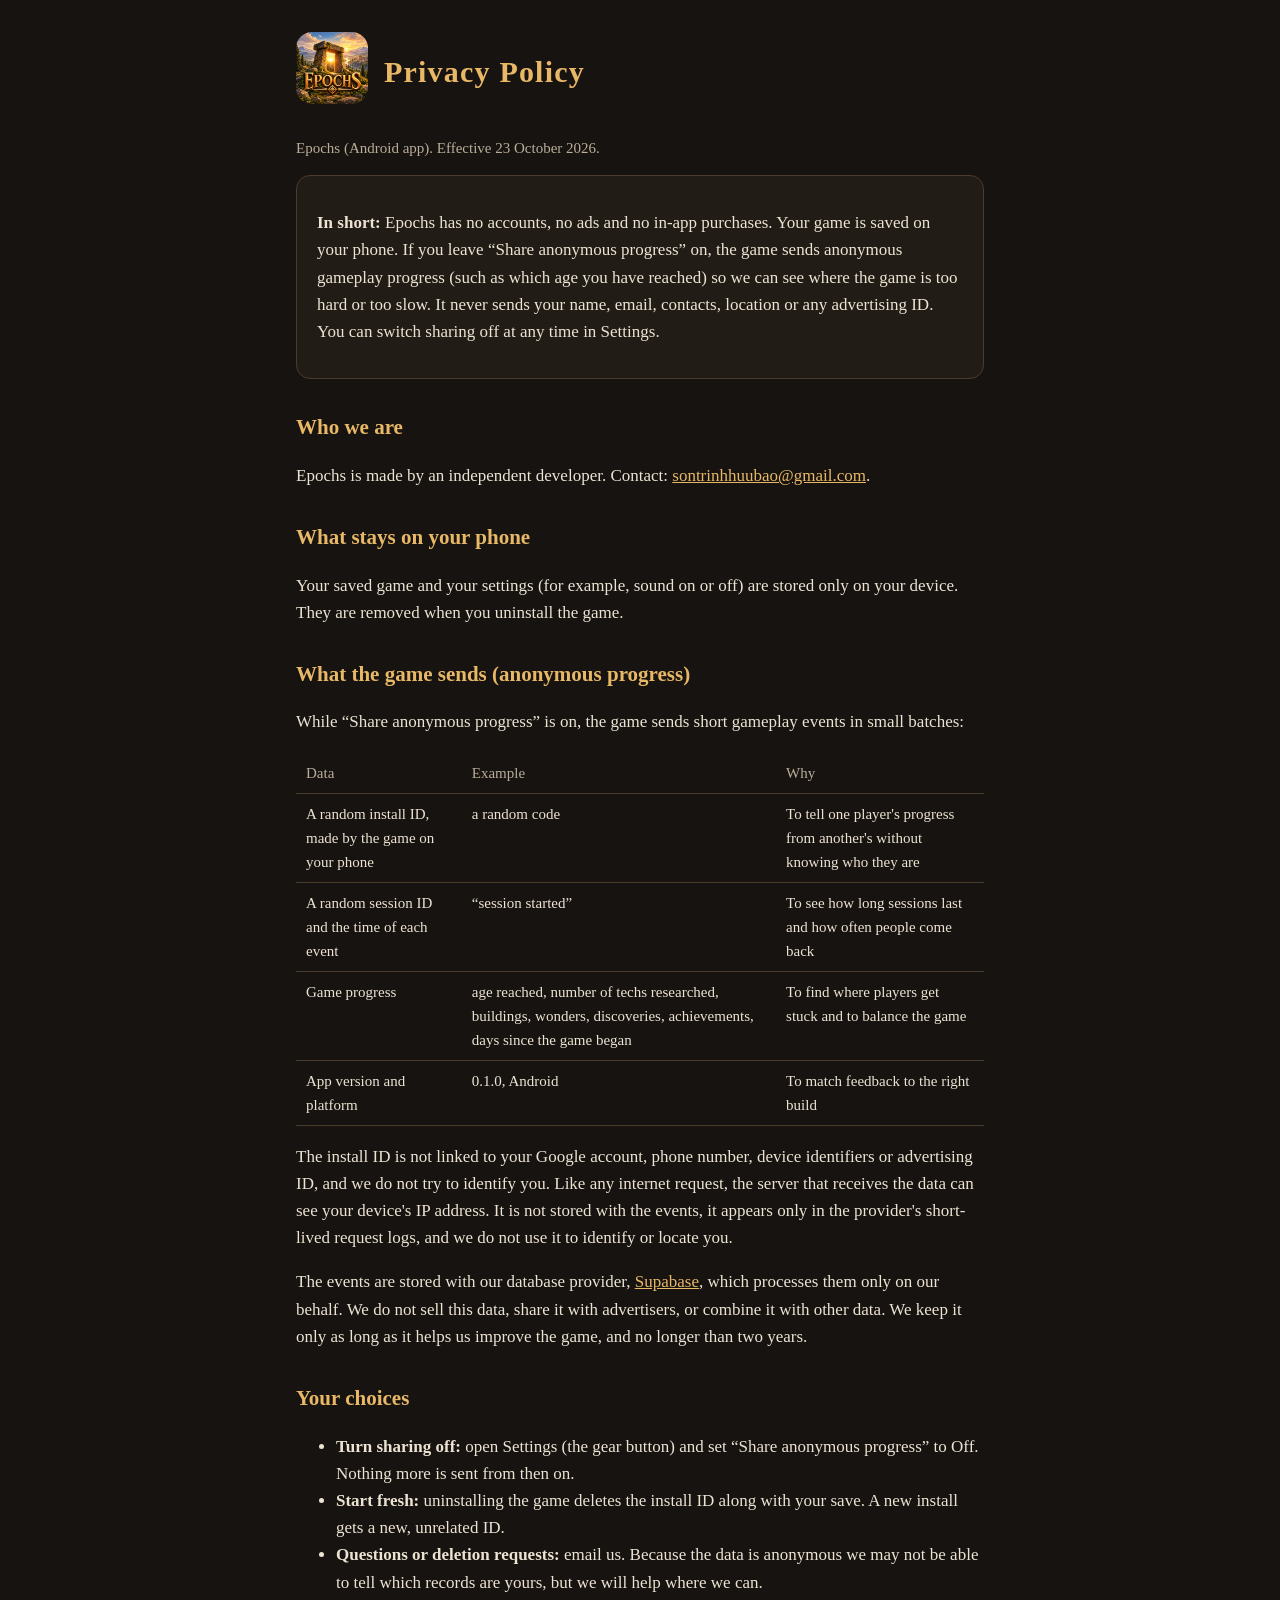
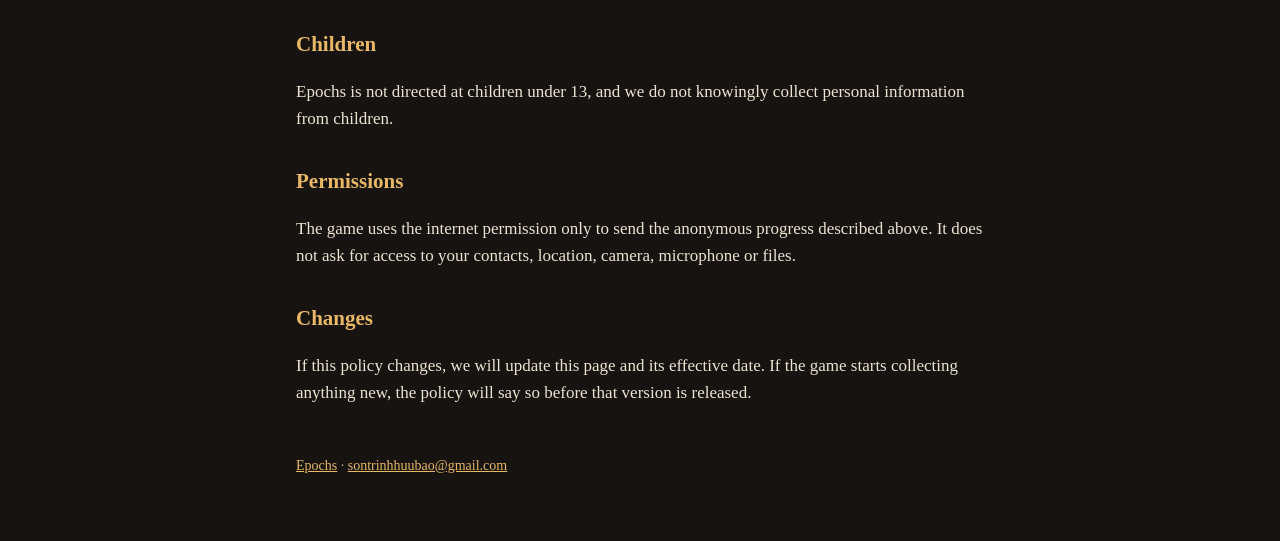
==== privacy/index.html @ e4f15b4e "Epochs site and privacy policy Co-Authored-By: Claude Opus 5.5 <noreply@anthropic.com>" ====
<!doctype html>
<html lang="en">
<head>
  <meta charset="utf-8">
  <meta name="viewport" content="width=device-width, initial-scale=1">
  <title>Epochs Privacy Policy</title>
  <meta name="description" content="What the Epochs game stores on your phone and what it sends.">
  <link rel="icon" href="../icon.png">
  <link rel="stylesheet" href="../style.css">
</head>
<body>
<main>
  <header>
    <a href="../"><img src="../icon.png" alt="Epochs app icon"></a>
    <h1>Privacy Policy</h1>
  </header>

  <p class="muted">Epochs (Android app). Effective 23 October 2026.</p>

  <div class="card">
    <p><strong>In short:</strong> Epochs has no accounts, no ads and no in-app purchases. Your game is saved on your
    phone. If you leave &ldquo;Share anonymous progress&rdquo; on, the game sends anonymous gameplay progress (such as
    which age you have reached) so we can see where the game is too hard or too slow. It never sends your name, email,
    contacts, location or any advertising ID. You can switch sharing off at any time in Settings.</p>
  </div>

  <h2>Who we are</h2>
  <p>Epochs is made by an independent developer. Contact:
  <a href="mailto:sontrinhhuubao@gmail.com">sontrinhhuubao@gmail.com</a>.</p>

  <h2>What stays on your phone</h2>
  <p>Your saved game and your settings (for example, sound on or off) are stored only on your device. They are removed
  when you uninstall the game.</p>

  <h2>What the game sends (anonymous progress)</h2>
  <p>While &ldquo;Share anonymous progress&rdquo; is on, the game sends short gameplay events in small batches:</p>
  <table>
    <tr><th>Data</th><th>Example</th><th>Why</th></tr>
    <tr><td>A random install ID, made by the game on your phone</td><td>a random code</td>
        <td>To tell one player's progress from another's without knowing who they are</td></tr>
    <tr><td>A random session ID and the time of each event</td><td>&ldquo;session started&rdquo;</td>
        <td>To see how long sessions last and how often people come back</td></tr>
    <tr><td>Game progress</td><td>age reached, number of techs researched, buildings, wonders, discoveries,
        achievements, days since the game began</td><td>To find where players get stuck and to balance the game</td></tr>
    <tr><td>App version and platform</td><td>0.1.0, Android</td><td>To match feedback to the right build</td></tr>
  </table>
  <p>The install ID is not linked to your Google account, phone number, device identifiers or advertising ID, and we
  do not try to identify you. Like any internet request, the server that receives the data can see your device's IP
  address. It is not stored with the events, it appears only in the provider's short-lived request logs, and we do
  not use it to identify or locate you.</p>
  <p>The events are stored with our database provider, <a href="https://supabase.com/privacy">Supabase</a>, which
  processes them only on our behalf. We do not sell this data, share it with advertisers, or combine it with other
  data. We keep it only as long as it helps us improve the game, and no longer than two years.</p>

  <h2>Your choices</h2>
  <ul>
    <li><strong>Turn sharing off:</strong> open Settings (the gear button) and set &ldquo;Share anonymous
    progress&rdquo; to Off. Nothing more is sent from then on.</li>
    <li><strong>Start fresh:</strong> uninstalling the game deletes the install ID along with your save. A new install
    gets a new, unrelated ID.</li>
    <li><strong>Questions or deletion requests:</strong> email us. Because the data is anonymous we may not be able to
    tell which records are yours, but we will help where we can.</li>
  </ul>

  <h2>Children</h2>
  <p>Epochs is not directed at children under 13, and we do not knowingly collect personal information from
  children.</p>

  <h2>Permissions</h2>
  <p>The game uses the internet permission only to send the anonymous progress described above. It does not ask for
  access to your contacts, location, camera, microphone or files.</p>

  <h2>Changes</h2>
  <p>If this policy changes, we will update this page and its effective date. If the game starts collecting anything
  new, the policy will say so before that version is released.</p>

  <footer>
    <a href="../">Epochs</a> &middot; <a href="mailto:sontrinhhuubao@gmail.com">sontrinhhuubao@gmail.com</a>
  </footer>
</main>
</body>
</html>
---- style.css ----
:root {
  --bg: #171310;
  --panel: #221c16;
  --text: #ece3d3;
  --muted: #b9ad99;
  --gold: #e8b867;
  --line: #4a3c2a;
}
* { box-sizing: border-box; }
body {
  margin: 0;
  background: var(--bg);
  color: var(--text);
  font: 17px/1.6 Georgia, "Times New Roman", serif;
}
main { max-width: 720px; margin: 0 auto; padding: 32px 16px 64px; }
header { display: flex; align-items: center; gap: 16px; margin-bottom: 24px; }
header img { width: 72px; height: 72px; border-radius: 16px; }
header a { color: inherit; text-decoration: none; }
h1 { color: var(--gold); font-size: 30px; margin: 0; letter-spacing: 0.04em; }
h2 { color: var(--gold); font-size: 21px; margin: 32px 0 8px; }
p, li { color: var(--text); }
.muted { color: var(--muted); font-size: 15px; }
a { color: var(--gold); }
table { border-collapse: collapse; width: 100%; margin: 8px 0; font-size: 15px; }
th, td { text-align: left; vertical-align: top; padding: 8px 10px; border-bottom: 1px solid var(--line); }
th { color: var(--muted); font-weight: normal; }
.card { background: var(--panel); border: 1px solid var(--line); border-radius: 14px; padding: 16px 20px; }
footer { margin-top: 48px; color: var(--muted); font-size: 14px; }
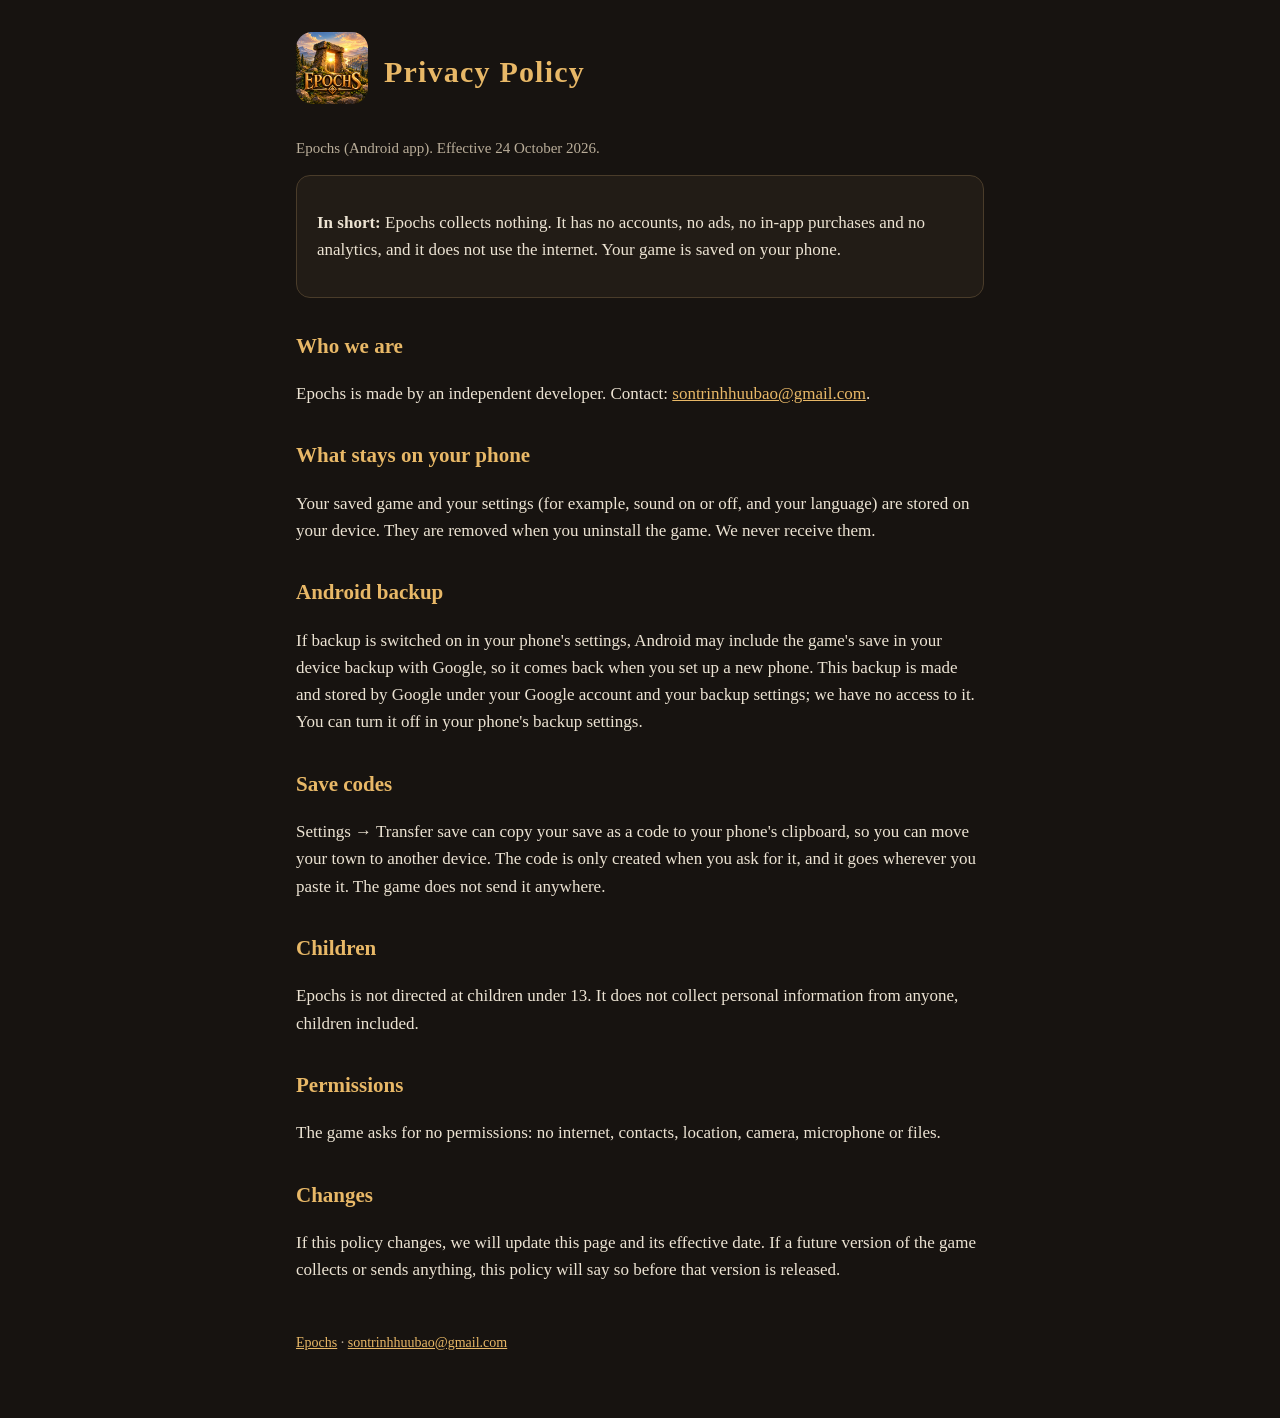
==== commit 497c3609: "Privacy policy: the release collects nothing (no analytics, no internet); Android backup and save co" ====
--- a/privacy/index.html
+++ b/privacy/index.html
@@ -4,7 +4,7 @@
   <meta charset="utf-8">
   <meta name="viewport" content="width=device-width, initial-scale=1">
   <title>Epochs Privacy Policy</title>
-  <meta name="description" content="What the Epochs game stores on your phone and what it sends.">
+  <meta name="description" content="Epochs collects nothing: what the game stores on your phone, and nothing more.">
   <link rel="icon" href="../icon.png">
   <link rel="stylesheet" href="../style.css">
 </head>
@@ -15,13 +15,11 @@
     <h1>Privacy Policy</h1>
   </header>
 
-  <p class="muted">Epochs (Android app). Effective 23 October 2026.</p>
+  <p class="muted">Epochs (Android app). Effective 24 October 2026.</p>
 
   <div class="card">
-    <p><strong>In short:</strong> Epochs has no accounts, no ads and no in-app purchases. Your game is saved on your
-    phone. If you leave &ldquo;Share anonymous progress&rdquo; on, the game sends anonymous gameplay progress (such as
-    which age you have reached) so we can see where the game is too hard or too slow. It never sends your name, email,
-    contacts, location or any advertising ID. You can switch sharing off at any time in Settings.</p>
+    <p><strong>In short:</strong> Epochs collects nothing. It has no accounts, no ads, no in-app purchases and no
+    analytics, and it does not use the internet. Your game is saved on your phone.</p>
   </div>
 
   <h2>Who we are</h2>
@@ -29,50 +27,29 @@
   <a href="mailto:sontrinhhuubao@gmail.com">sontrinhhuubao@gmail.com</a>.</p>
 
   <h2>What stays on your phone</h2>
-  <p>Your saved game and your settings (for example, sound on or off) are stored only on your device. They are removed
-  when you uninstall the game.</p>
+  <p>Your saved game and your settings (for example, sound on or off, and your language) are stored on your device.
+  They are removed when you uninstall the game. We never receive them.</p>
 
-  <h2>What the game sends (anonymous progress)</h2>
-  <p>While &ldquo;Share anonymous progress&rdquo; is on, the game sends short gameplay events in small batches:</p>
-  <table>
-    <tr><th>Data</th><th>Example</th><th>Why</th></tr>
-    <tr><td>A random install ID, made by the game on your phone</td><td>a random code</td>
-        <td>To tell one player's progress from another's without knowing who they are</td></tr>
-    <tr><td>A random session ID and the time of each event</td><td>&ldquo;session started&rdquo;</td>
-        <td>To see how long sessions last and how often people come back</td></tr>
-    <tr><td>Game progress</td><td>age reached, number of techs researched, buildings, wonders, discoveries,
-        achievements, days since the game began</td><td>To find where players get stuck and to balance the game</td></tr>
-    <tr><td>App version and platform</td><td>0.1.0, Android</td><td>To match feedback to the right build</td></tr>
-  </table>
-  <p>The install ID is not linked to your Google account, phone number, device identifiers or advertising ID, and we
-  do not try to identify you. Like any internet request, the server that receives the data can see your device's IP
-  address. It is not stored with the events, it appears only in the provider's short-lived request logs, and we do
-  not use it to identify or locate you.</p>
-  <p>The events are stored with our database provider, <a href="https://supabase.com/privacy">Supabase</a>, which
-  processes them only on our behalf. We do not sell this data, share it with advertisers, or combine it with other
-  data. We keep it only as long as it helps us improve the game, and no longer than two years.</p>
+  <h2>Android backup</h2>
+  <p>If backup is switched on in your phone's settings, Android may include the game's save in your device backup with
+  Google, so it comes back when you set up a new phone. This backup is made and stored by Google under your Google
+  account and your backup settings; we have no access to it. You can turn it off in your phone's backup settings.</p>
 
-  <h2>Your choices</h2>
-  <ul>
-    <li><strong>Turn sharing off:</strong> open Settings (the gear button) and set &ldquo;Share anonymous
-    progress&rdquo; to Off. Nothing more is sent from then on.</li>
-    <li><strong>Start fresh:</strong> uninstalling the game deletes the install ID along with your save. A new install
-    gets a new, unrelated ID.</li>
-    <li><strong>Questions or deletion requests:</strong> email us. Because the data is anonymous we may not be able to
-    tell which records are yours, but we will help where we can.</li>
-  </ul>
+  <h2>Save codes</h2>
+  <p>Settings &rarr; Transfer save can copy your save as a code to your phone's clipboard, so you can move your town to
+  another device. The code is only created when you ask for it, and it goes wherever you paste it. The game does not
+  send it anywhere.</p>
 
   <h2>Children</h2>
-  <p>Epochs is not directed at children under 13, and we do not knowingly collect personal information from
-  children.</p>
+  <p>Epochs is not directed at children under 13. It does not collect personal information from anyone, children
+  included.</p>
 
   <h2>Permissions</h2>
-  <p>The game uses the internet permission only to send the anonymous progress described above. It does not ask for
-  access to your contacts, location, camera, microphone or files.</p>
+  <p>The game asks for no permissions: no internet, contacts, location, camera, microphone or files.</p>
 
   <h2>Changes</h2>
-  <p>If this policy changes, we will update this page and its effective date. If the game starts collecting anything
-  new, the policy will say so before that version is released.</p>
+  <p>If this policy changes, we will update this page and its effective date. If a future version of the game collects
+  or sends anything, this policy will say so before that version is released.</p>
 
   <footer>
     <a href="../">Epochs</a> &middot; <a href="mailto:sontrinhhuubao@gmail.com">sontrinhhuubao@gmail.com</a>
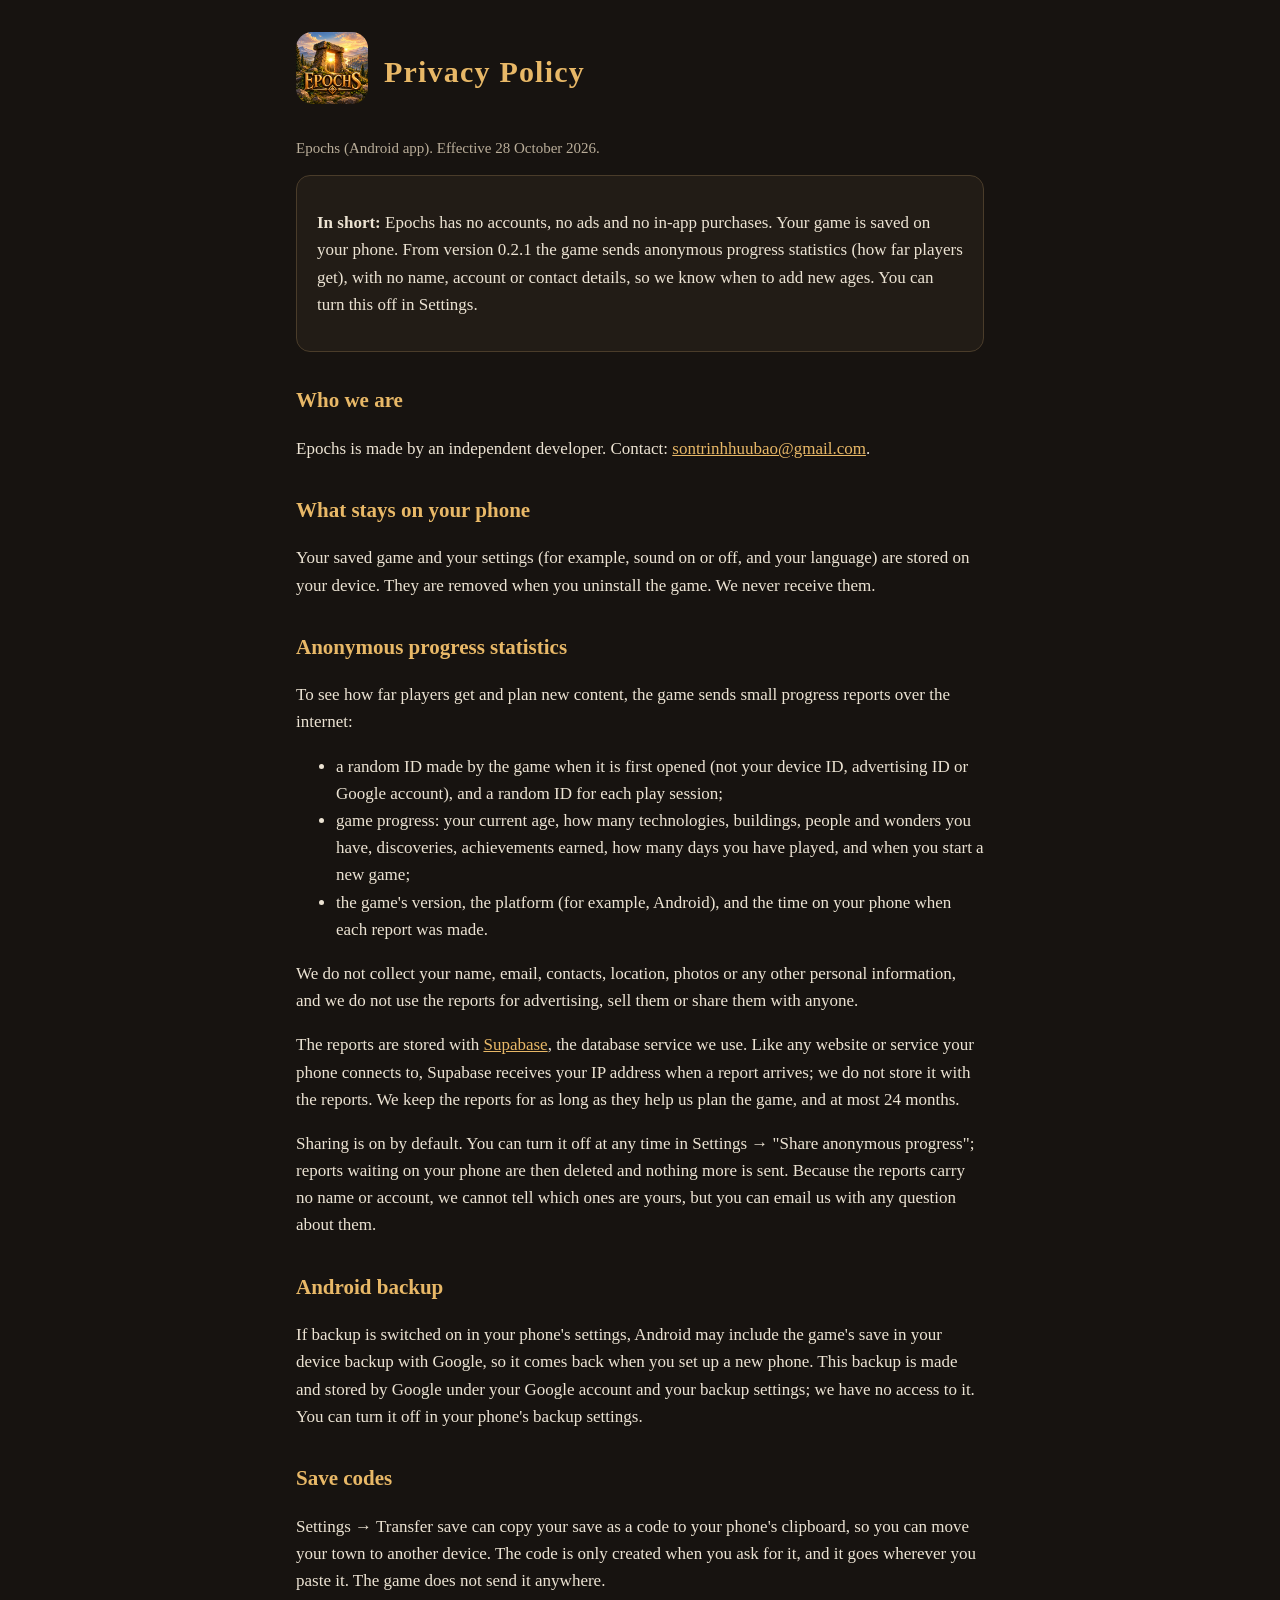
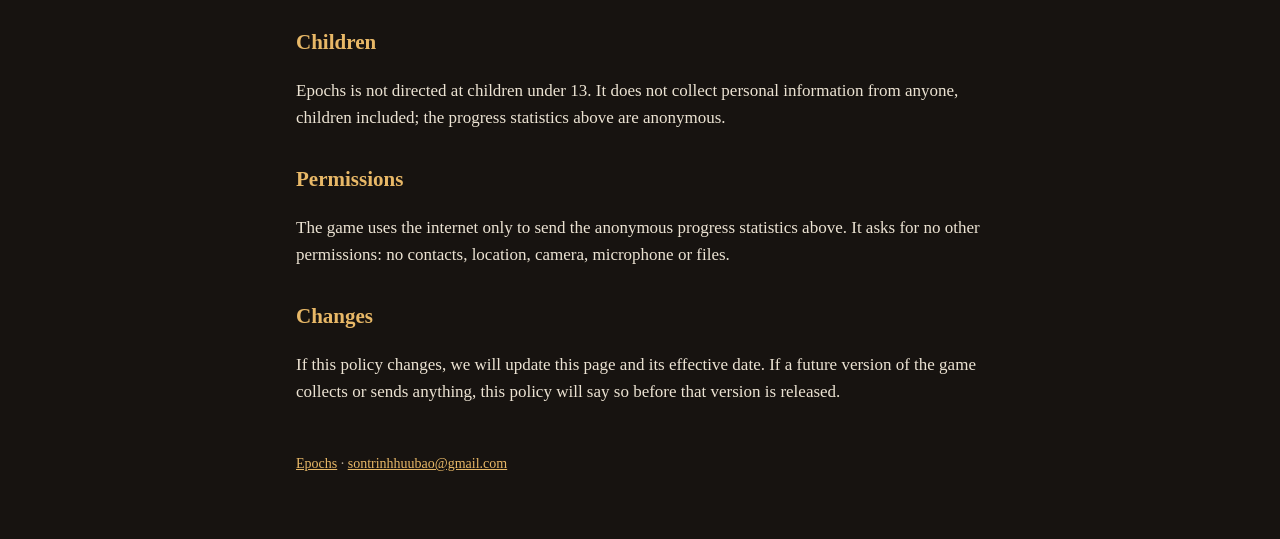
==== commit 1401de5a: "Privacy policy: anonymous progress statistics from 0.2.1 Co-Authored-By: Claude Opus 5.5 <noreply@an" ====
--- a/privacy/index.html
+++ b/privacy/index.html
@@ -4,7 +4,7 @@
   <meta charset="utf-8">
   <meta name="viewport" content="width=device-width, initial-scale=1">
   <title>Epochs Privacy Policy</title>
-  <meta name="description" content="Epochs collects nothing: what the game stores on your phone, and nothing more.">
+  <meta name="description" content="What Epochs stores on your phone, and the anonymous progress statistics it can send.">
   <link rel="icon" href="../icon.png">
   <link rel="stylesheet" href="../style.css">
 </head>
@@ -15,11 +15,12 @@
     <h1>Privacy Policy</h1>
   </header>
 
-  <p class="muted">Epochs (Android app). Effective 24 October 2026.</p>
+  <p class="muted">Epochs (Android app). Effective 28 October 2026.</p>
 
   <div class="card">
-    <p><strong>In short:</strong> Epochs collects nothing. It has no accounts, no ads, no in-app purchases and no
-    analytics, and it does not use the internet. Your game is saved on your phone.</p>
+    <p><strong>In short:</strong> Epochs has no accounts, no ads and no in-app purchases. Your game is saved on your
+    phone. From version 0.2.1 the game sends anonymous progress statistics (how far players get), with no name,
+    account or contact details, so we know when to add new ages. You can turn this off in Settings.</p>
   </div>
 
   <h2>Who we are</h2>
@@ -29,6 +30,24 @@
   <h2>What stays on your phone</h2>
   <p>Your saved game and your settings (for example, sound on or off, and your language) are stored on your device.
   They are removed when you uninstall the game. We never receive them.</p>
+
+  <h2>Anonymous progress statistics</h2>
+  <p>To see how far players get and plan new content, the game sends small progress reports over the internet:</p>
+  <ul>
+    <li>a random ID made by the game when it is first opened (not your device ID, advertising ID or Google account),
+    and a random ID for each play session;</li>
+    <li>game progress: your current age, how many technologies, buildings, people and wonders you have, discoveries, achievements
+    earned, how many days you have played, and when you start a new game;</li>
+    <li>the game's version, the platform (for example, Android), and the time on your phone when each report was made.</li>
+  </ul>
+  <p>We do not collect your name, email, contacts, location, photos or any other personal information, and we do not
+  use the reports for advertising, sell them or share them with anyone.</p>
+  <p>The reports are stored with <a href="https://supabase.com/privacy">Supabase</a>, the database service we use.
+  Like any website or service your phone connects to, Supabase receives your IP address when a report arrives; we do
+  not store it with the reports. We keep the reports for as long as they help us plan the game, and at most 24 months.</p>
+  <p>Sharing is on by default. You can turn it off at any time in Settings &rarr; "Share anonymous progress"; reports
+  waiting on your phone are then deleted and nothing more is sent. Because the reports carry no name or account, we
+  cannot tell which ones are yours, but you can email us with any question about them.</p>
 
   <h2>Android backup</h2>
   <p>If backup is switched on in your phone's settings, Android may include the game's save in your device backup with
@@ -42,10 +61,11 @@
 
   <h2>Children</h2>
   <p>Epochs is not directed at children under 13. It does not collect personal information from anyone, children
-  included.</p>
+  included; the progress statistics above are anonymous.</p>
 
   <h2>Permissions</h2>
-  <p>The game asks for no permissions: no internet, contacts, location, camera, microphone or files.</p>
+  <p>The game uses the internet only to send the anonymous progress statistics above. It asks for no other
+  permissions: no contacts, location, camera, microphone or files.</p>
 
   <h2>Changes</h2>
   <p>If this policy changes, we will update this page and its effective date. If a future version of the game collects
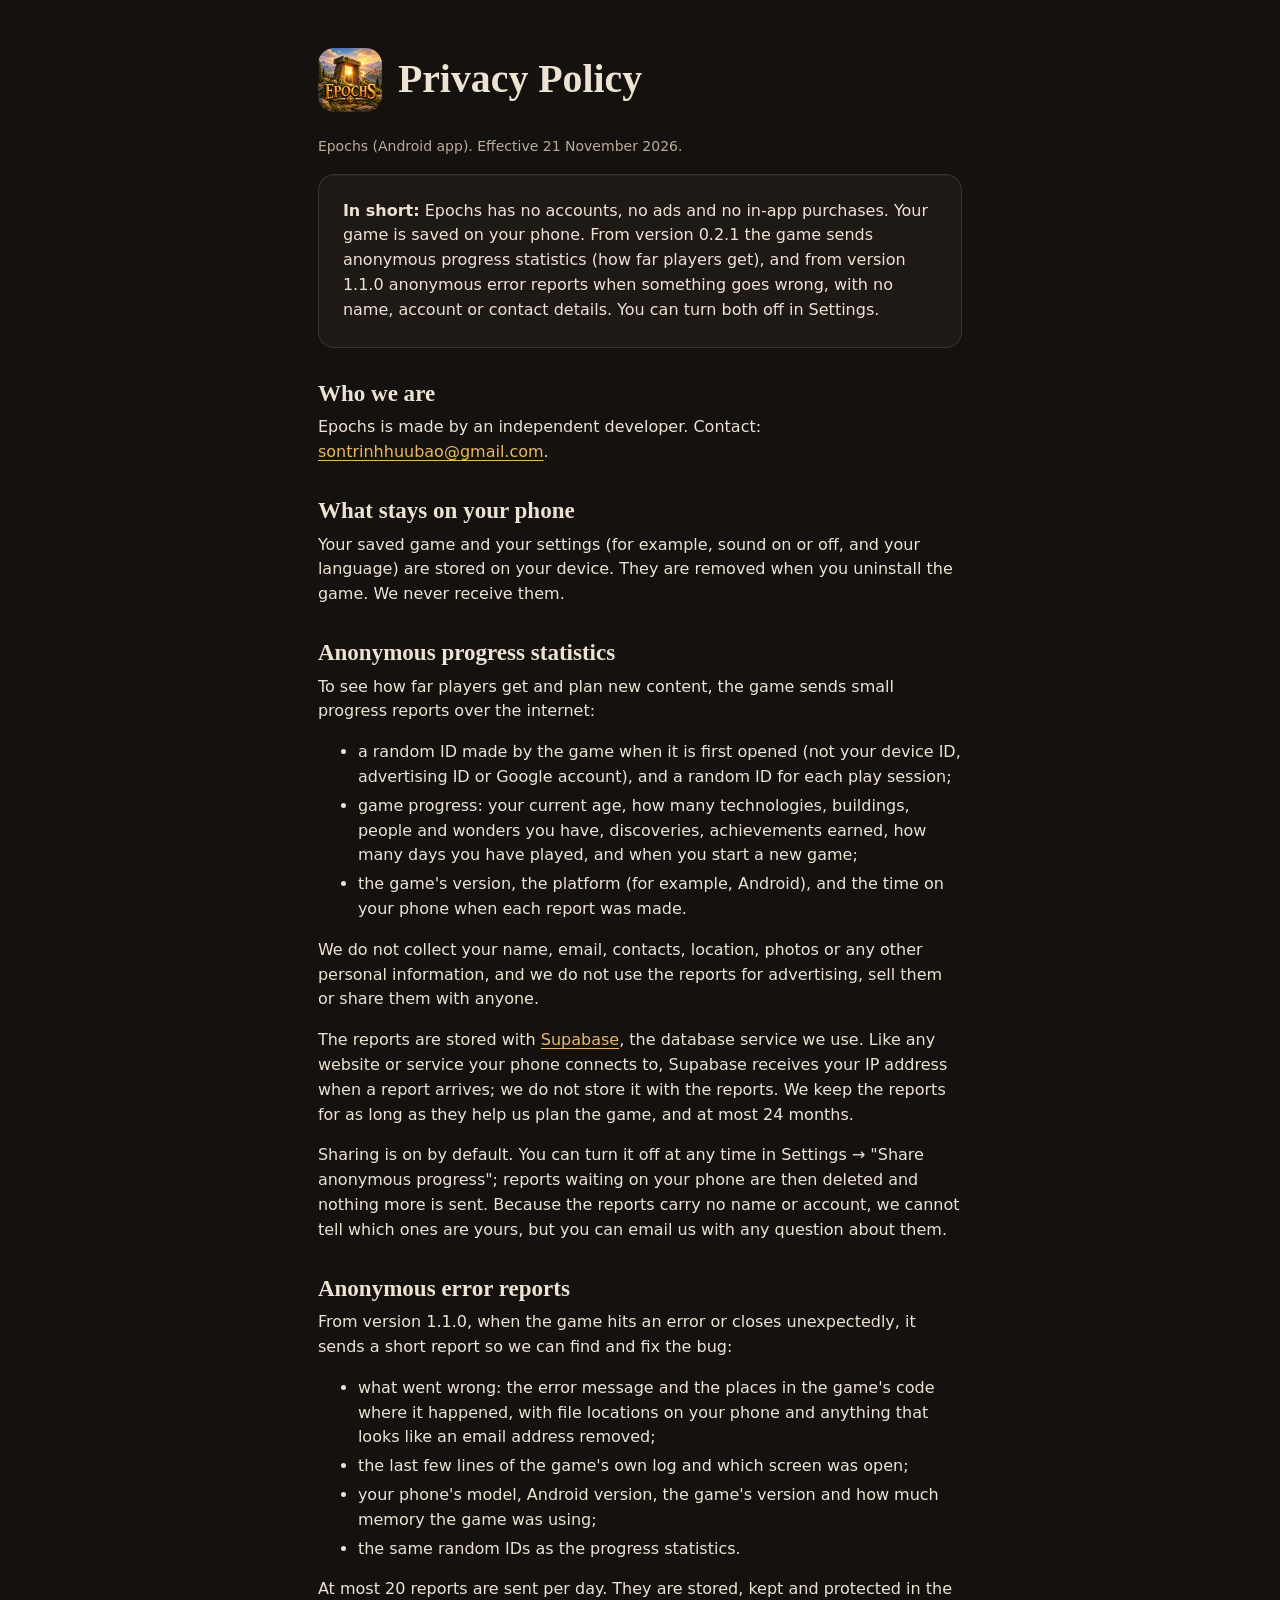
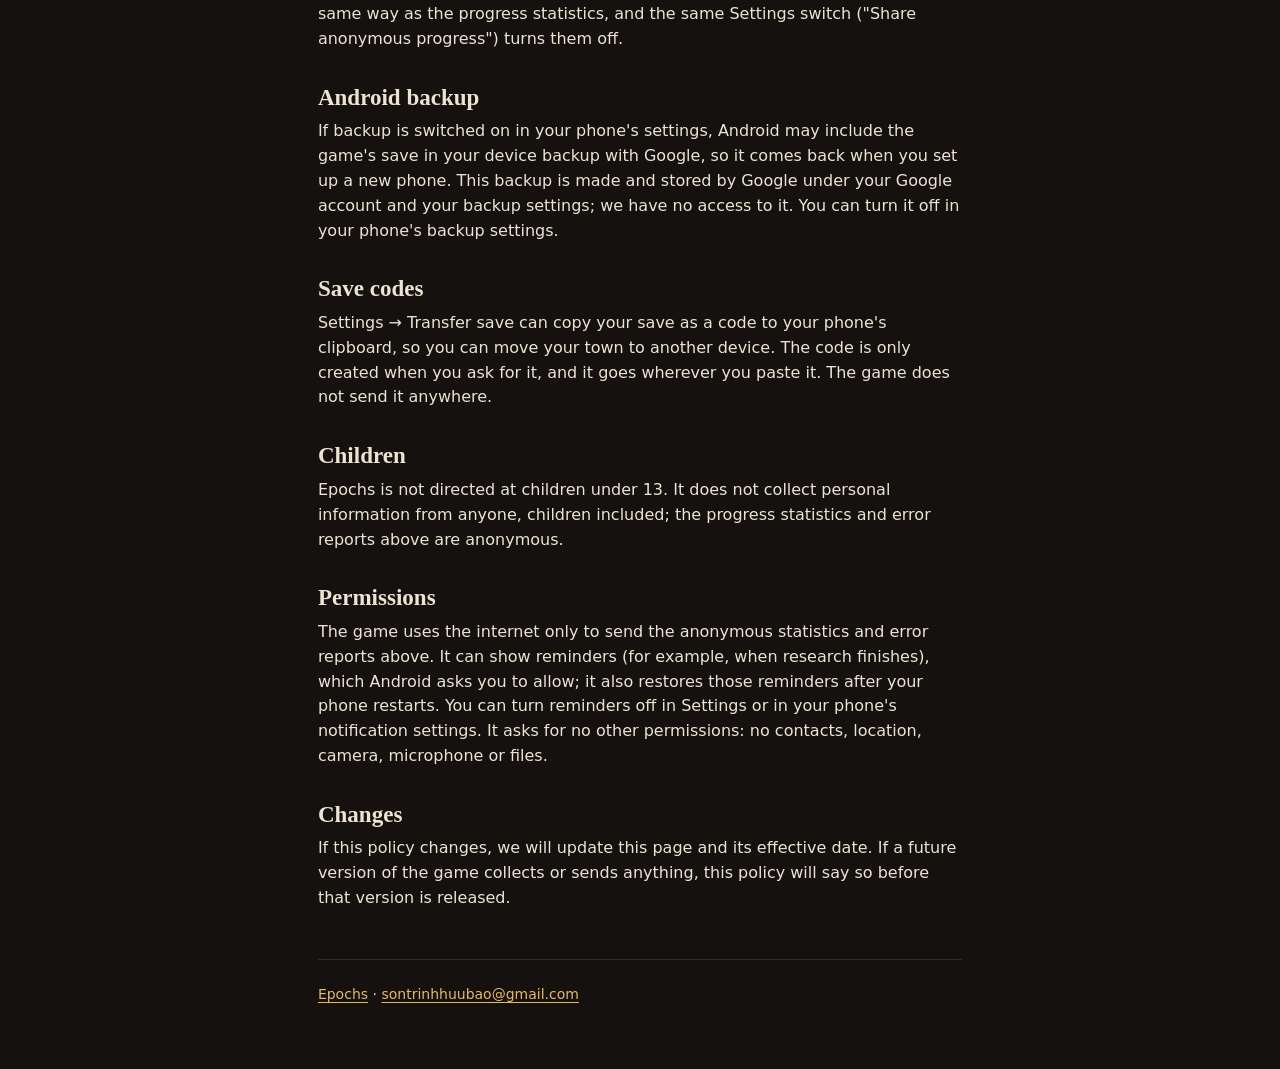
==== commit 002c2419: "Privacy policy: anonymous error reports from 1.1.0; reminders permission" ====
--- a/privacy/index.html
+++ b/privacy/index.html
@@ -6,21 +6,22 @@
   <title>Epochs Privacy Policy</title>
   <meta name="description" content="What Epochs stores on your phone, and the anonymous progress statistics it can send.">
   <link rel="icon" href="../icon.png">
-  <link rel="stylesheet" href="../style.css">
+  <link rel="stylesheet" href="../style.css?v=3">
 </head>
 <body>
-<main>
+<main class="article">
   <header>
     <a href="../"><img src="../icon.png" alt="Epochs app icon"></a>
     <h1>Privacy Policy</h1>
   </header>
 
-  <p class="muted">Epochs (Android app). Effective 28 October 2026.</p>
+  <p class="muted">Epochs (Android app). Effective 21 November 2026.</p>
 
   <div class="card">
     <p><strong>In short:</strong> Epochs has no accounts, no ads and no in-app purchases. Your game is saved on your
-    phone. From version 0.2.1 the game sends anonymous progress statistics (how far players get), with no name,
-    account or contact details, so we know when to add new ages. You can turn this off in Settings.</p>
+    phone. From version 0.2.1 the game sends anonymous progress statistics (how far players get), and from version
+    1.1.0 anonymous error reports when something goes wrong, with no name, account or contact details. You can turn
+    both off in Settings.</p>
   </div>
 
   <h2>Who we are</h2>
@@ -49,6 +50,19 @@
   waiting on your phone are then deleted and nothing more is sent. Because the reports carry no name or account, we
   cannot tell which ones are yours, but you can email us with any question about them.</p>
 
+  <h2>Anonymous error reports</h2>
+  <p>From version 1.1.0, when the game hits an error or closes unexpectedly, it sends a short report so we can find and
+  fix the bug:</p>
+  <ul>
+    <li>what went wrong: the error message and the places in the game's code where it happened, with file locations on
+    your phone and anything that looks like an email address removed;</li>
+    <li>the last few lines of the game's own log and which screen was open;</li>
+    <li>your phone's model, Android version, the game's version and how much memory the game was using;</li>
+    <li>the same random IDs as the progress statistics.</li>
+  </ul>
+  <p>At most 20 reports are sent per day. They are stored, kept and protected in the same way as the progress
+  statistics, and the same Settings switch ("Share anonymous progress") turns them off.</p>
+
   <h2>Android backup</h2>
   <p>If backup is switched on in your phone's settings, Android may include the game's save in your device backup with
   Google, so it comes back when you set up a new phone. This backup is made and stored by Google under your Google
@@ -61,11 +75,13 @@
 
   <h2>Children</h2>
   <p>Epochs is not directed at children under 13. It does not collect personal information from anyone, children
-  included; the progress statistics above are anonymous.</p>
+  included; the progress statistics and error reports above are anonymous.</p>
 
   <h2>Permissions</h2>
-  <p>The game uses the internet only to send the anonymous progress statistics above. It asks for no other
-  permissions: no contacts, location, camera, microphone or files.</p>
+  <p>The game uses the internet only to send the anonymous statistics and error reports above. It can show reminders
+  (for example, when research finishes), which Android asks you to allow; it also restores those reminders after your
+  phone restarts. You can turn reminders off in Settings or in your phone's notification settings. It asks for no
+  other permissions: no contacts, location, camera, microphone or files.</p>
 
   <h2>Changes</h2>
   <p>If this policy changes, we will update this page and its effective date. If a future version of the game collects
--- a/style.css
+++ b/style.css
@@ -1,29 +1,183 @@
+/* Epochs Game site. Type: Minor Third scale, weights 400/500/600. Spacing: 4/8pt grid. */
+@font-face {
+  font-family: "Cinzel"; src: url("fonts/Cinzel-Variable.woff2") format("woff2");
+  font-weight: 400 600; font-display: swap;
+}
+@font-face {
+  font-family: "Noto Serif"; src: url("fonts/NotoSerif-Regular.woff2") format("woff2");
+  font-weight: 400; font-display: swap;
+}
+
 :root {
-  --bg: #171310;
-  --panel: #221c16;
+  --bg: #14110e;            /* L0 canvas */
+  --surface: #1e1914;       /* L1 cards, bands */
   --text: #ece3d3;
-  --muted: #b9ad99;
-  --gold: #e8b867;
-  --line: #4a3c2a;
+  --text-2: #b9ad99;
+  --accent: #e8b867;        /* the one interactive hue */
+  --accent-hover: #f1c986;
+  --accent-ink: #1c150c;
+  --border: rgba(236, 227, 211, 0.12);
+  --border-strong: rgba(236, 227, 211, 0.24);
+  --edge: inset 0 1px 0 rgba(255, 255, 255, 0.05);
+
+  --s1: 4px; --s2: 8px; --s3: 12px; --s4: 16px; --s6: 24px; --s8: 32px; --s12: 48px; --s16: 64px; --s24: 96px;
+
+  --t-meta: 0.75rem; --t-2: 0.875rem; --t-body: 1rem;
+  --t-h4: 1.2rem; --t-h3: 1.44rem; --t-h2: 1.728rem; --t-h1: 2.488rem; --t-display: 2.986rem;
+
+  --font-body: system-ui, -apple-system, "Segoe UI", Roboto, "Noto Sans", "Helvetica Neue", Arial, sans-serif;
+  --font-head: "Cinzel", Georgia, "Times New Roman", serif;
+  --w-head: 600;
+  --radius: 16px;
 }
+
 * { box-sizing: border-box; }
+html { -webkit-text-size-adjust: 100%; }
+@media (prefers-reduced-motion: no-preference) { html { scroll-behavior: smooth; } }
 body {
-  margin: 0;
-  background: var(--bg);
-  color: var(--text);
-  font: 17px/1.6 Georgia, "Times New Roman", serif;
+  margin: 0; background: var(--bg); color: var(--text);
+  font: 400 var(--t-body)/1.55 var(--font-body);
 }
-main { max-width: 720px; margin: 0 auto; padding: 32px 16px 64px; }
-header { display: flex; align-items: center; gap: 16px; margin-bottom: 24px; }
-header img { width: 72px; height: 72px; border-radius: 16px; }
-header a { color: inherit; text-decoration: none; }
-h1 { color: var(--gold); font-size: 30px; margin: 0; letter-spacing: 0.04em; }
-h2 { color: var(--gold); font-size: 21px; margin: 32px 0 8px; }
-p, li { color: var(--text); }
-.muted { color: var(--muted); font-size: 15px; }
-a { color: var(--gold); }
-table { border-collapse: collapse; width: 100%; margin: 8px 0; font-size: 15px; }
-th, td { text-align: left; vertical-align: top; padding: 8px 10px; border-bottom: 1px solid var(--line); }
-th { color: var(--muted); font-weight: normal; }
-.card { background: var(--panel); border: 1px solid var(--line); border-radius: 14px; padding: 16px 20px; }
-footer { margin-top: 48px; color: var(--muted); font-size: 14px; }
+img { max-width: 100%; height: auto; display: block; }
+h1, h2, h3 { font-family: var(--font-head); font-weight: var(--w-head); color: var(--text); margin: 0; }
+h1 { font-size: var(--t-h1); line-height: 1.15; }
+h2 { font-size: var(--t-h2); line-height: 1.2; }
+h3 { font-size: var(--t-h4); line-height: 1.25; }
+p { margin: 0; }
+a { color: var(--accent); text-underline-offset: 3px; }
+a:hover { color: var(--accent-hover); }
+:focus-visible { outline: 2px solid var(--accent); outline-offset: 3px; border-radius: 4px; }
+.muted { color: var(--text-2); font-size: var(--t-2); }
+
+.wrap { max-width: 1120px; margin: 0 auto; padding: 0 var(--s6); }
+.prose { max-width: 68ch; }
+
+/* Navbar: wayfinding plus one action. Opaque, no blur. */
+.nav { position: sticky; top: 0; z-index: 5; background: var(--bg); border-bottom: 1px solid var(--border); }
+.nav .wrap { display: flex; align-items: center; justify-content: space-between; gap: var(--s4); min-height: 64px; }
+.brand {
+  display: flex; align-items: center; gap: var(--s3); white-space: nowrap;
+  font: var(--w-head) var(--t-h4)/1.25 var(--font-head); color: var(--text); text-decoration: none;
+}
+.brand:hover { color: var(--text); }
+.brand img { width: 32px; height: 32px; border-radius: 8px; }
+.nav-links { display: flex; align-items: center; gap: var(--s6); font-size: var(--t-2); }
+.nav-links a:not(.btn) { color: var(--text-2); text-decoration: none; padding: var(--s3) 0; }
+.nav-links a:not(.btn):hover { color: var(--text); }
+
+/* Buttons: solid accent, no gradient, no hard shadow. */
+.btn {
+  display: inline-flex; align-items: center; justify-content: center; gap: var(--s2);
+  min-height: 48px; padding: 0 var(--s6); border-radius: 12px; border: 1px solid transparent;
+  background: var(--accent); color: var(--accent-ink);
+  font: 500 var(--t-body)/1 var(--font-body); text-decoration: none;
+}
+.btn:hover { background: var(--accent-hover); color: var(--accent-ink); }
+.btn.small { min-height: 44px; padding: 0 var(--s4); font-size: var(--t-2); }
+.btn svg { flex: none; }
+
+/* Hero: one promise, one action. */
+.hero { padding: var(--s16) 0 0; }
+.hero-text { max-width: 720px; }
+.eyebrow { font-size: var(--t-2); font-weight: 500; color: var(--accent); margin-bottom: var(--s3); }
+.hero h1 { font-size: clamp(var(--t-h1), 5vw, var(--t-display)); line-height: 1.1; }
+.lede { font-size: var(--t-h4); line-height: 1.5; color: var(--text-2); margin-top: var(--s4); max-width: 60ch; }
+.actions { display: flex; flex-wrap: wrap; align-items: center; gap: var(--s4); margin-top: var(--s8); }
+.hero-art { margin-top: var(--s12); border-radius: var(--radius); border: 1px solid var(--border); overflow: hidden; }
+.hero-art img { width: 100%; }
+
+section { padding-top: var(--s24); }
+.section-head { margin-bottom: var(--s8); }
+.section-head p { color: var(--text-2); margin-top: var(--s2); max-width: 60ch; }
+
+/* Features: hairline-topped columns, not a wall of boxes. */
+.features { display: grid; grid-template-columns: repeat(3, 1fr); gap: var(--s8) var(--s8); margin: 0; padding: 0; list-style: none; }
+.features li { border-top: 1px solid var(--border-strong); padding-top: var(--s4); }
+.features p { color: var(--text-2); margin-top: var(--s2); }
+
+/* Screenshot rows */
+.shots { display: grid; grid-template-columns: repeat(4, 1fr); gap: var(--s4); }
+.shots figure, .scenes figure { margin: 0; }
+.shots img, .scenes img { width: 100%; border-radius: 12px; border: 1px solid var(--border); }
+figcaption { color: var(--text-2); font-size: var(--t-2); margin-top: var(--s2); }
+.scenes { display: grid; grid-template-columns: 1fr 1fr; gap: var(--s6) var(--s4); }
+.scenes .wide { grid-column: 1 / -1; }
+
+/* L1 surfaces: one neutral step up, 1px border, top edge light. */
+.card, .band, .game {
+  background: var(--surface); border: 1px solid var(--border); border-radius: var(--radius); box-shadow: var(--edge);
+}
+.card { padding: var(--s6); }
+.band { padding: var(--s12) var(--s8); display: flex; align-items: center; justify-content: space-between; gap: var(--s6); flex-wrap: wrap; }
+.band p { color: var(--text-2); margin-top: var(--s2); }
+
+/* Studio: game list */
+.games { display: grid; gap: var(--s6); }
+.game { display: grid; grid-template-columns: 1.25fr 1fr; overflow: hidden; color: inherit; text-decoration: none; }
+.game:hover { border-color: var(--border-strong); color: inherit; }
+.game img { width: 100%; height: 100%; object-fit: cover; }
+.game-body { padding: var(--s8); display: flex; flex-direction: column; justify-content: center; }
+.game-body h3 { font-size: var(--t-h3); }
+.game-body p { color: var(--text-2); margin-top: var(--s3); }
+.game-body .status { font-size: var(--t-2); margin-top: var(--s4); }
+.game-body .more { color: var(--accent); font-weight: 500; margin-top: var(--s6); }
+.game:hover .more { text-decoration: underline; text-underline-offset: 3px; }
+
+.note { color: var(--text-2); font-size: var(--t-2); margin-top: var(--s6); }
+
+.footer { margin-top: var(--s24); border-top: 1px solid var(--border); }
+.footer .wrap { display: flex; flex-wrap: wrap; gap: var(--s2) var(--s6); padding-top: var(--s6); padding-bottom: var(--s12); font-size: var(--t-2); color: var(--text-2); }
+.footer a { color: var(--text-2); }
+.footer a:hover { color: var(--text); }
+.footer span { margin-right: auto; }
+
+/* Quiet Earth: the game's paper tones on its splash brown, Noto Serif throughout. */
+.qe {
+  --bg: #2a2118; --surface: #33281d; --text: #f3ead8; --text-2: #cbbd9f;
+  --accent: #a9cf94; --accent-hover: #c0dfae; --accent-ink: #1d2a16;
+  --border: rgba(243, 234, 216, 0.14); --border-strong: rgba(243, 234, 216, 0.28);
+  --font-body: "Noto Serif", Georgia, "Times New Roman", serif;
+  --font-head: "Noto Serif", Georgia, "Times New Roman", serif;
+  --w-head: 400;
+}
+.story { display: grid; grid-template-columns: 96px 1fr; gap: var(--s8); align-items: start; }
+.story img { border-radius: 20px; }
+.story p + p { margin-top: var(--s4); }
+
+/* Privacy policy (article column) */
+.article { max-width: 68ch; margin: 0 auto; padding: var(--s12) var(--s6) var(--s16); }
+.article header { display: flex; align-items: center; gap: var(--s4); margin-bottom: var(--s6); }
+.article header img { width: 64px; height: 64px; border-radius: 16px; }
+.article header a { color: inherit; text-decoration: none; }
+.article h1 { font-size: var(--t-h1); }
+.article h2 { font-size: var(--t-h3); margin: var(--s8) 0 var(--s2); }
+.article p, .article ul { margin: 0 0 var(--s4); }
+.article li { margin-bottom: var(--s1); }
+.article table { border-collapse: collapse; width: 100%; margin: var(--s2) 0 var(--s4); font-size: var(--t-2); }
+.article th, .article td { text-align: left; vertical-align: top; padding: var(--s2) var(--s3); border-bottom: 1px solid var(--border); }
+.article th { color: var(--text-2); font-weight: 500; }
+.article .card { margin-bottom: var(--s6); }
+.article .card p { margin: 0; }
+.article footer { margin-top: var(--s12); padding-top: var(--s6); border-top: 1px solid var(--border); font-size: var(--t-2); }
+
+@media (max-width: 900px) {
+  .features { grid-template-columns: repeat(2, 1fr); }
+  .game { grid-template-columns: 1fr; }
+}
+@media (max-width: 640px) {
+  .wrap { padding: 0 var(--s4); }
+  .nav-links a:not(.btn) { display: none; }
+  .hero { padding-top: var(--s12); }
+  .hero-art { margin-top: var(--s8); }
+  section { padding-top: var(--s16); }
+  .features { grid-template-columns: 1fr; gap: var(--s6); }
+  .shots { grid-template-columns: repeat(2, 1fr); }
+  .scenes { grid-template-columns: 1fr; }
+  .band { padding: var(--s8) var(--s6); }
+  .game-body { padding: var(--s6); }
+  .story { grid-template-columns: 1fr; gap: var(--s4); }
+  .story img { width: 72px; height: 72px; }
+  .footer { margin-top: var(--s16); }
+  .footer span { width: 100%; }
+}
+strong, b { font-weight: 600; }
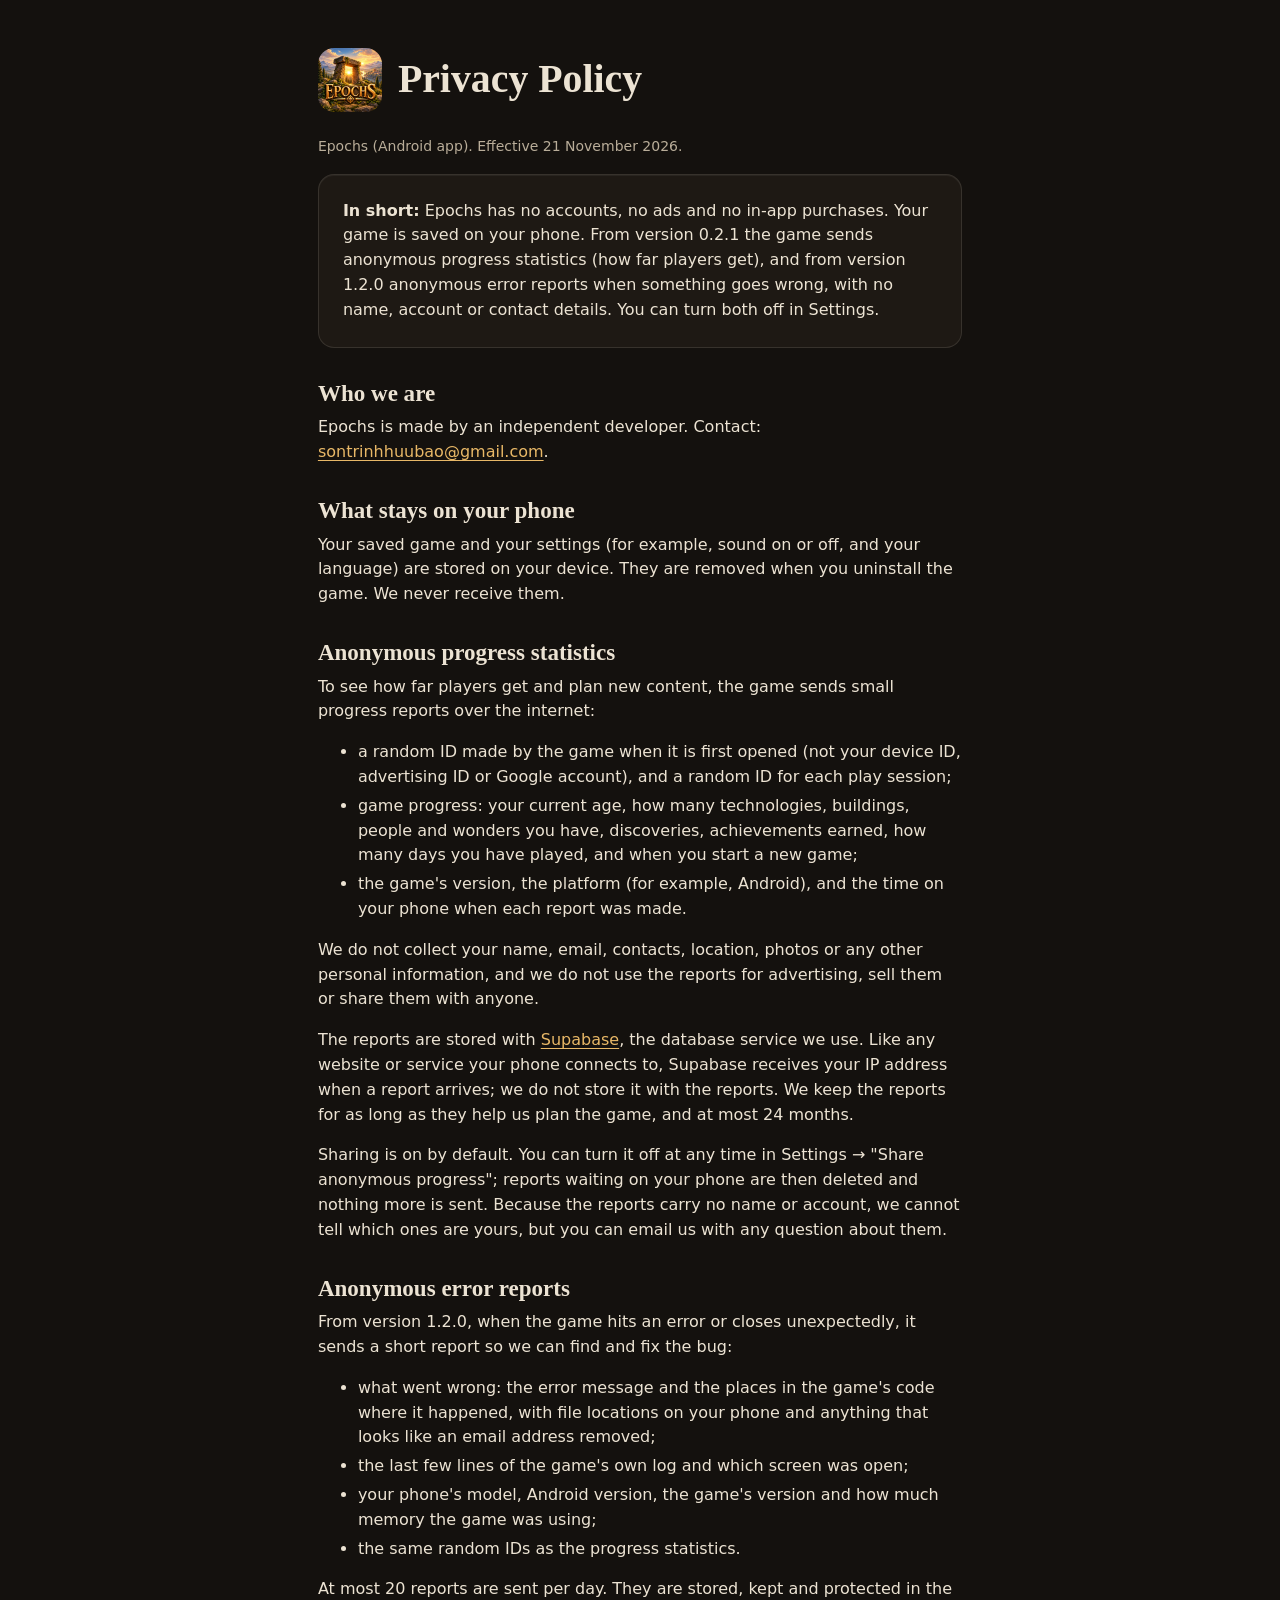
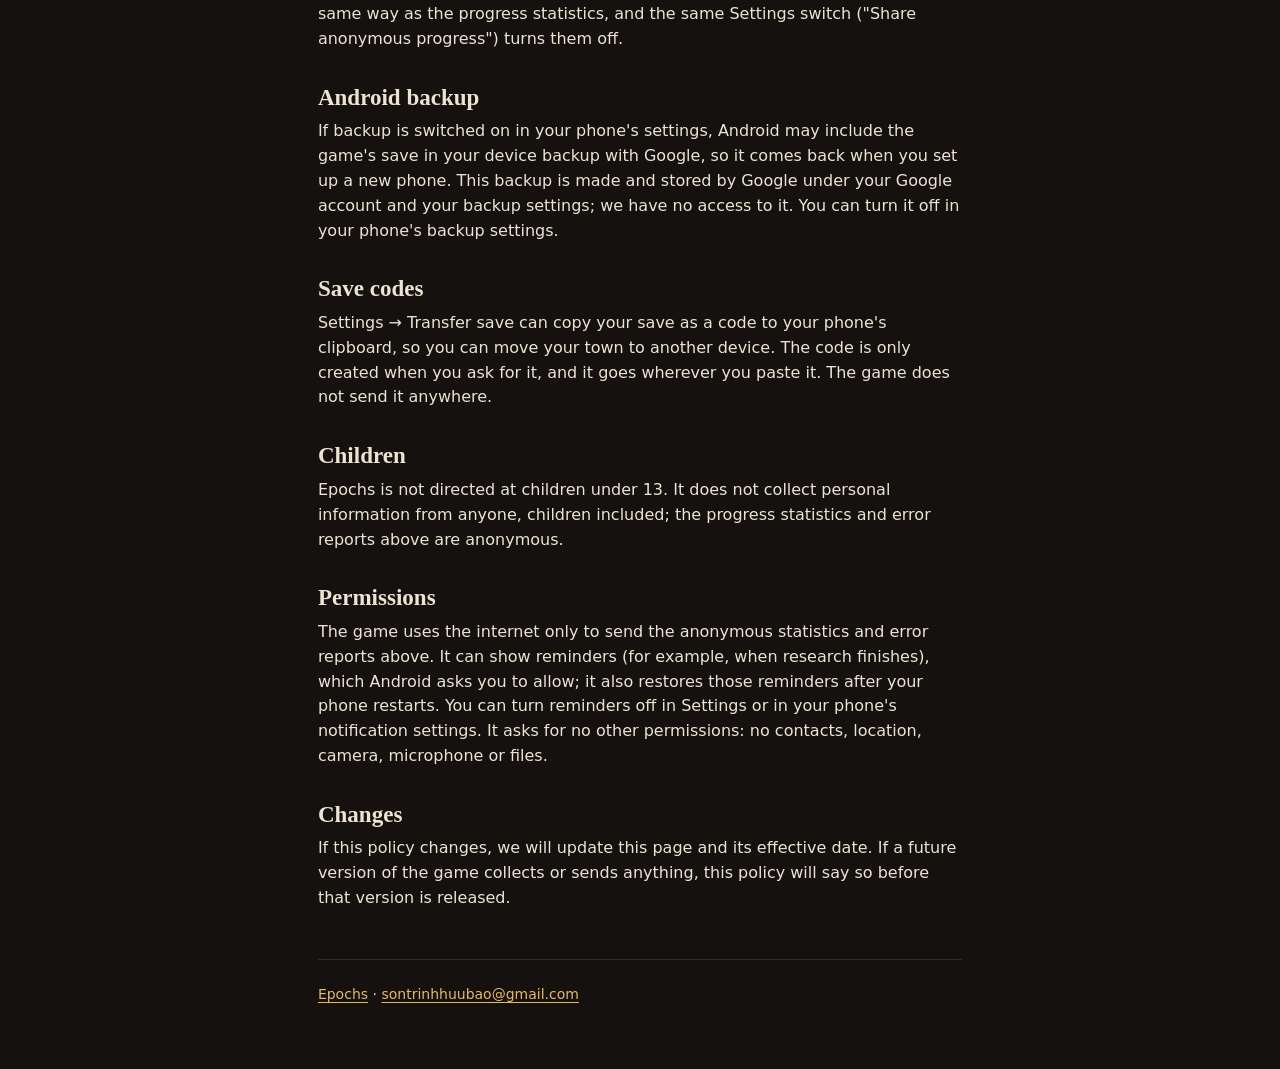
==== commit 47b07650: "Privacy policy: error reports start with 1.2.0 (1.1.0 was never released) Co-Authored-By: Claude Opu" ====
--- a/privacy/index.html
+++ b/privacy/index.html
@@ -20,7 +20,7 @@
   <div class="card">
     <p><strong>In short:</strong> Epochs has no accounts, no ads and no in-app purchases. Your game is saved on your
     phone. From version 0.2.1 the game sends anonymous progress statistics (how far players get), and from version
-    1.1.0 anonymous error reports when something goes wrong, with no name, account or contact details. You can turn
+    1.2.0 anonymous error reports when something goes wrong, with no name, account or contact details. You can turn
     both off in Settings.</p>
   </div>
 
@@ -51,7 +51,7 @@
   cannot tell which ones are yours, but you can email us with any question about them.</p>
 
   <h2>Anonymous error reports</h2>
-  <p>From version 1.1.0, when the game hits an error or closes unexpectedly, it sends a short report so we can find and
+  <p>From version 1.2.0, when the game hits an error or closes unexpectedly, it sends a short report so we can find and
   fix the bug:</p>
   <ul>
     <li>what went wrong: the error message and the places in the game's code where it happened, with file locations on
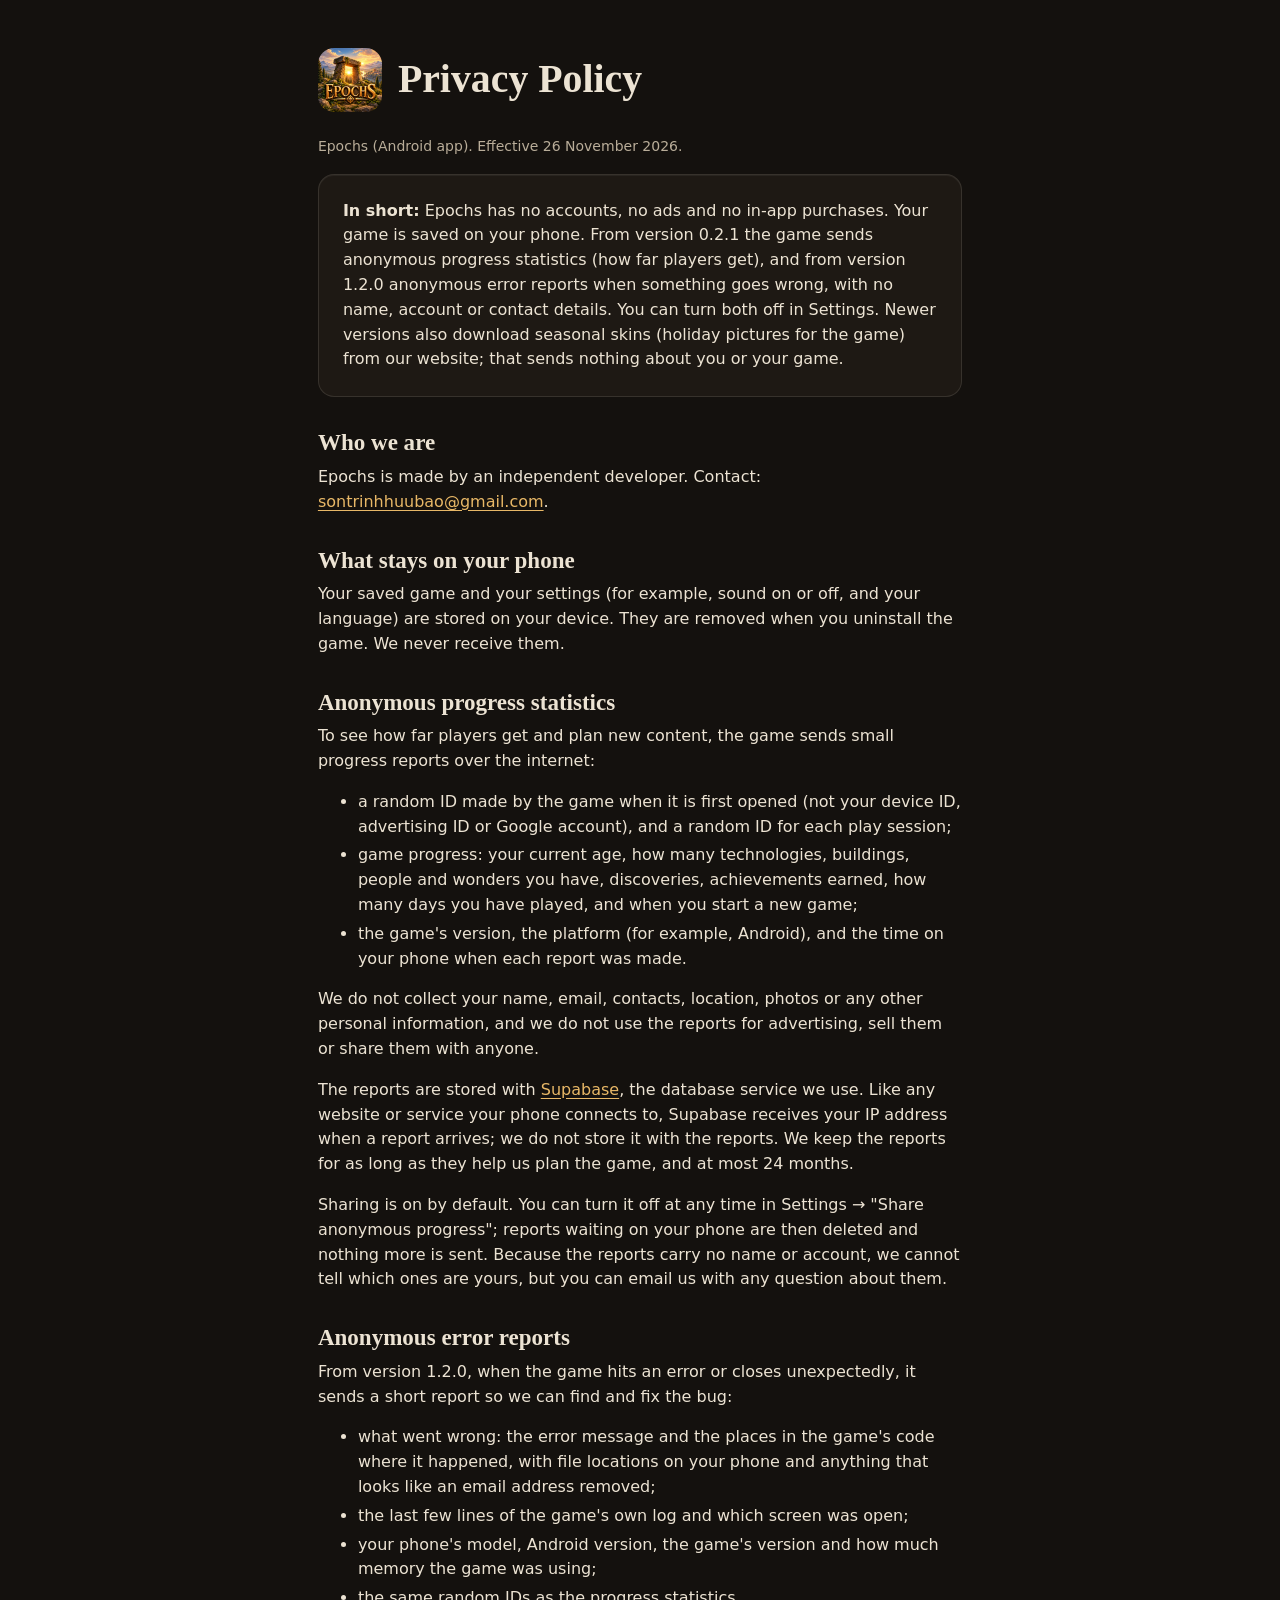
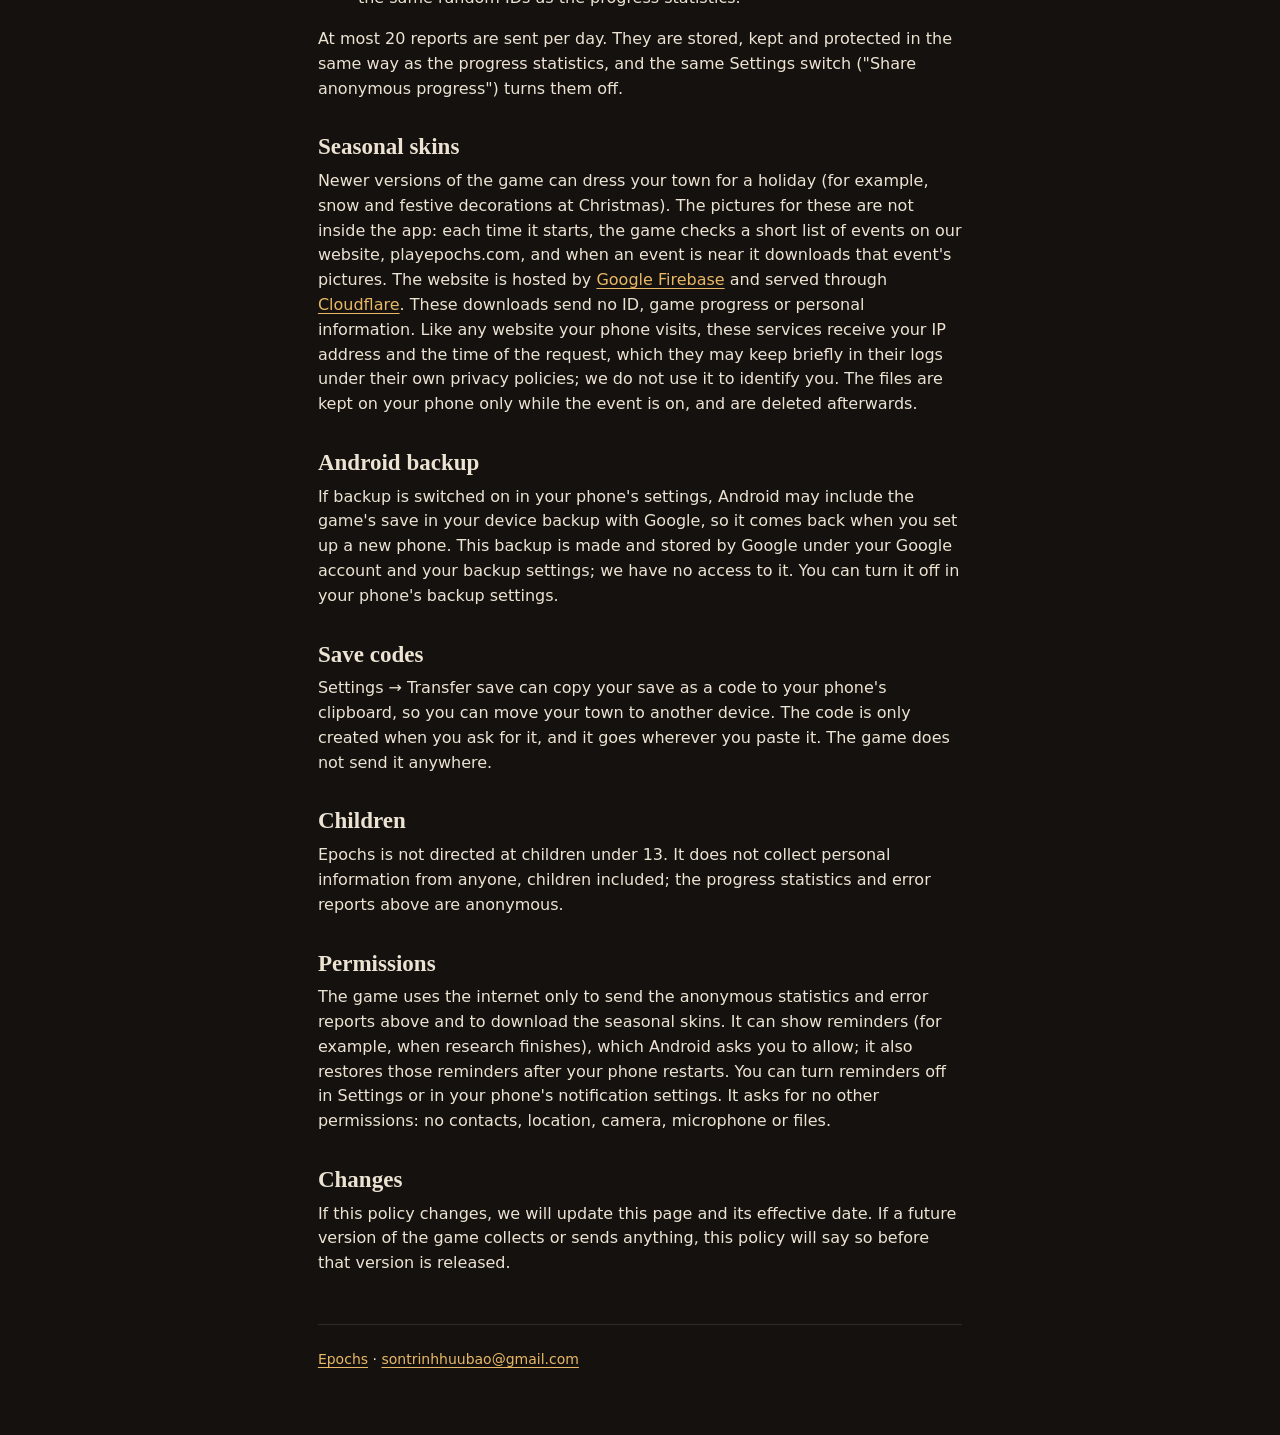
==== commit a723183b: "Christmas skin pack and seasonal skins in the privacy policy events/events.json lists the skins the " ====
--- a/privacy/index.html
+++ b/privacy/index.html
@@ -15,13 +15,14 @@
     <h1>Privacy Policy</h1>
   </header>
 
-  <p class="muted">Epochs (Android app). Effective 21 November 2026.</p>
+  <p class="muted">Epochs (Android app). Effective 26 November 2026.</p>
 
   <div class="card">
     <p><strong>In short:</strong> Epochs has no accounts, no ads and no in-app purchases. Your game is saved on your
     phone. From version 0.2.1 the game sends anonymous progress statistics (how far players get), and from version
     1.2.0 anonymous error reports when something goes wrong, with no name, account or contact details. You can turn
-    both off in Settings.</p>
+    both off in Settings. Newer versions also download seasonal skins (holiday pictures for the game) from our
+    website; that sends nothing about you or your game.</p>
   </div>
 
   <h2>Who we are</h2>
@@ -63,6 +64,17 @@
   <p>At most 20 reports are sent per day. They are stored, kept and protected in the same way as the progress
   statistics, and the same Settings switch ("Share anonymous progress") turns them off.</p>
 
+  <h2>Seasonal skins</h2>
+  <p>Newer versions of the game can dress your town for a holiday (for example, snow and festive decorations at
+  Christmas). The pictures for these are not inside the app: each time it starts, the game checks a short list of
+  events on our website, playepochs.com, and when an event is near it downloads that event's pictures. The website is
+  hosted by
+  <a href="https://firebase.google.com/support/privacy">Google Firebase</a> and served through
+  <a href="https://www.cloudflare.com/privacypolicy/">Cloudflare</a>. These downloads send no ID, game progress or
+  personal information. Like any website your phone visits, these services receive your IP address and the time of
+  the request, which they may keep briefly in their logs under their own privacy policies; we do not use it to
+  identify you. The files are kept on your phone only while the event is on, and are deleted afterwards.</p>
+
   <h2>Android backup</h2>
   <p>If backup is switched on in your phone's settings, Android may include the game's save in your device backup with
   Google, so it comes back when you set up a new phone. This backup is made and stored by Google under your Google
@@ -78,7 +90,8 @@
   included; the progress statistics and error reports above are anonymous.</p>
 
   <h2>Permissions</h2>
-  <p>The game uses the internet only to send the anonymous statistics and error reports above. It can show reminders
+  <p>The game uses the internet only to send the anonymous statistics and error reports above and to download the
+  seasonal skins. It can show reminders
   (for example, when research finishes), which Android asks you to allow; it also restores those reminders after your
   phone restarts. You can turn reminders off in Settings or in your phone's notification settings. It asks for no
   other permissions: no contacts, location, camera, microphone or files.</p>
